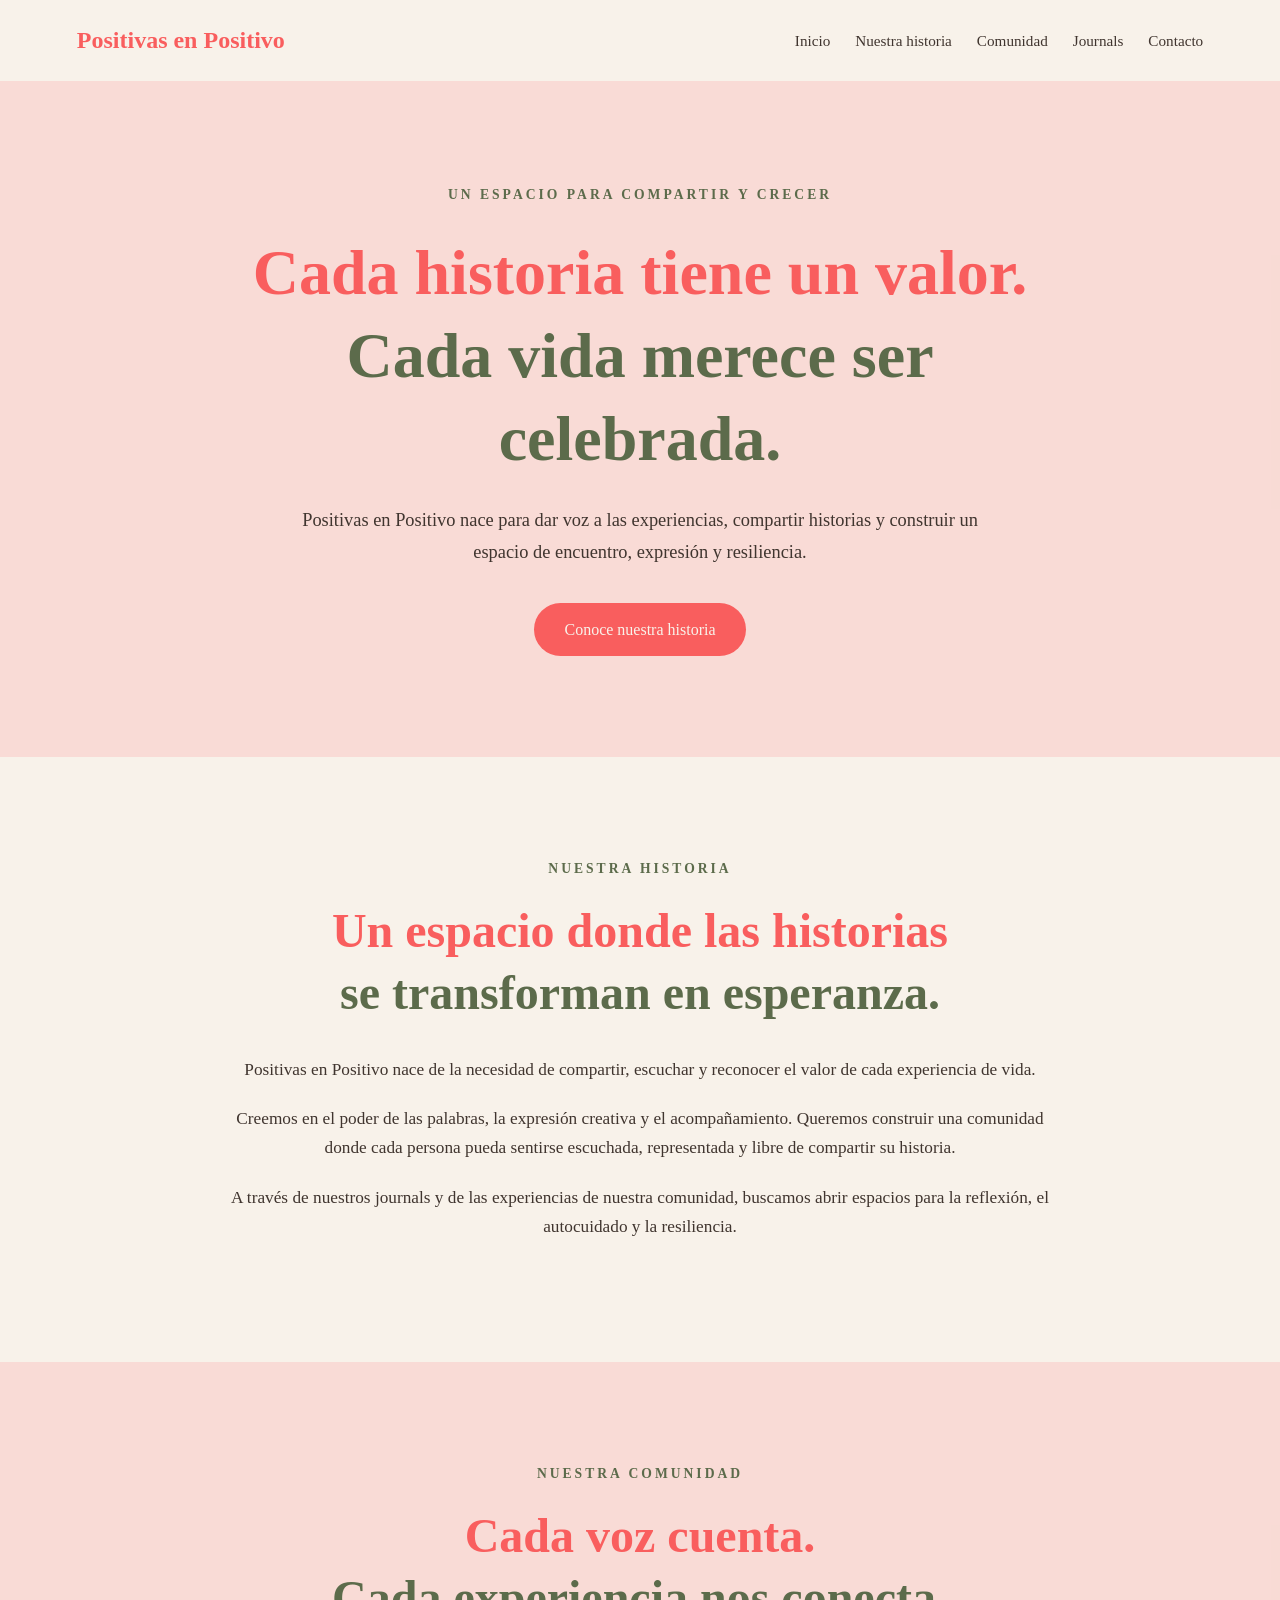
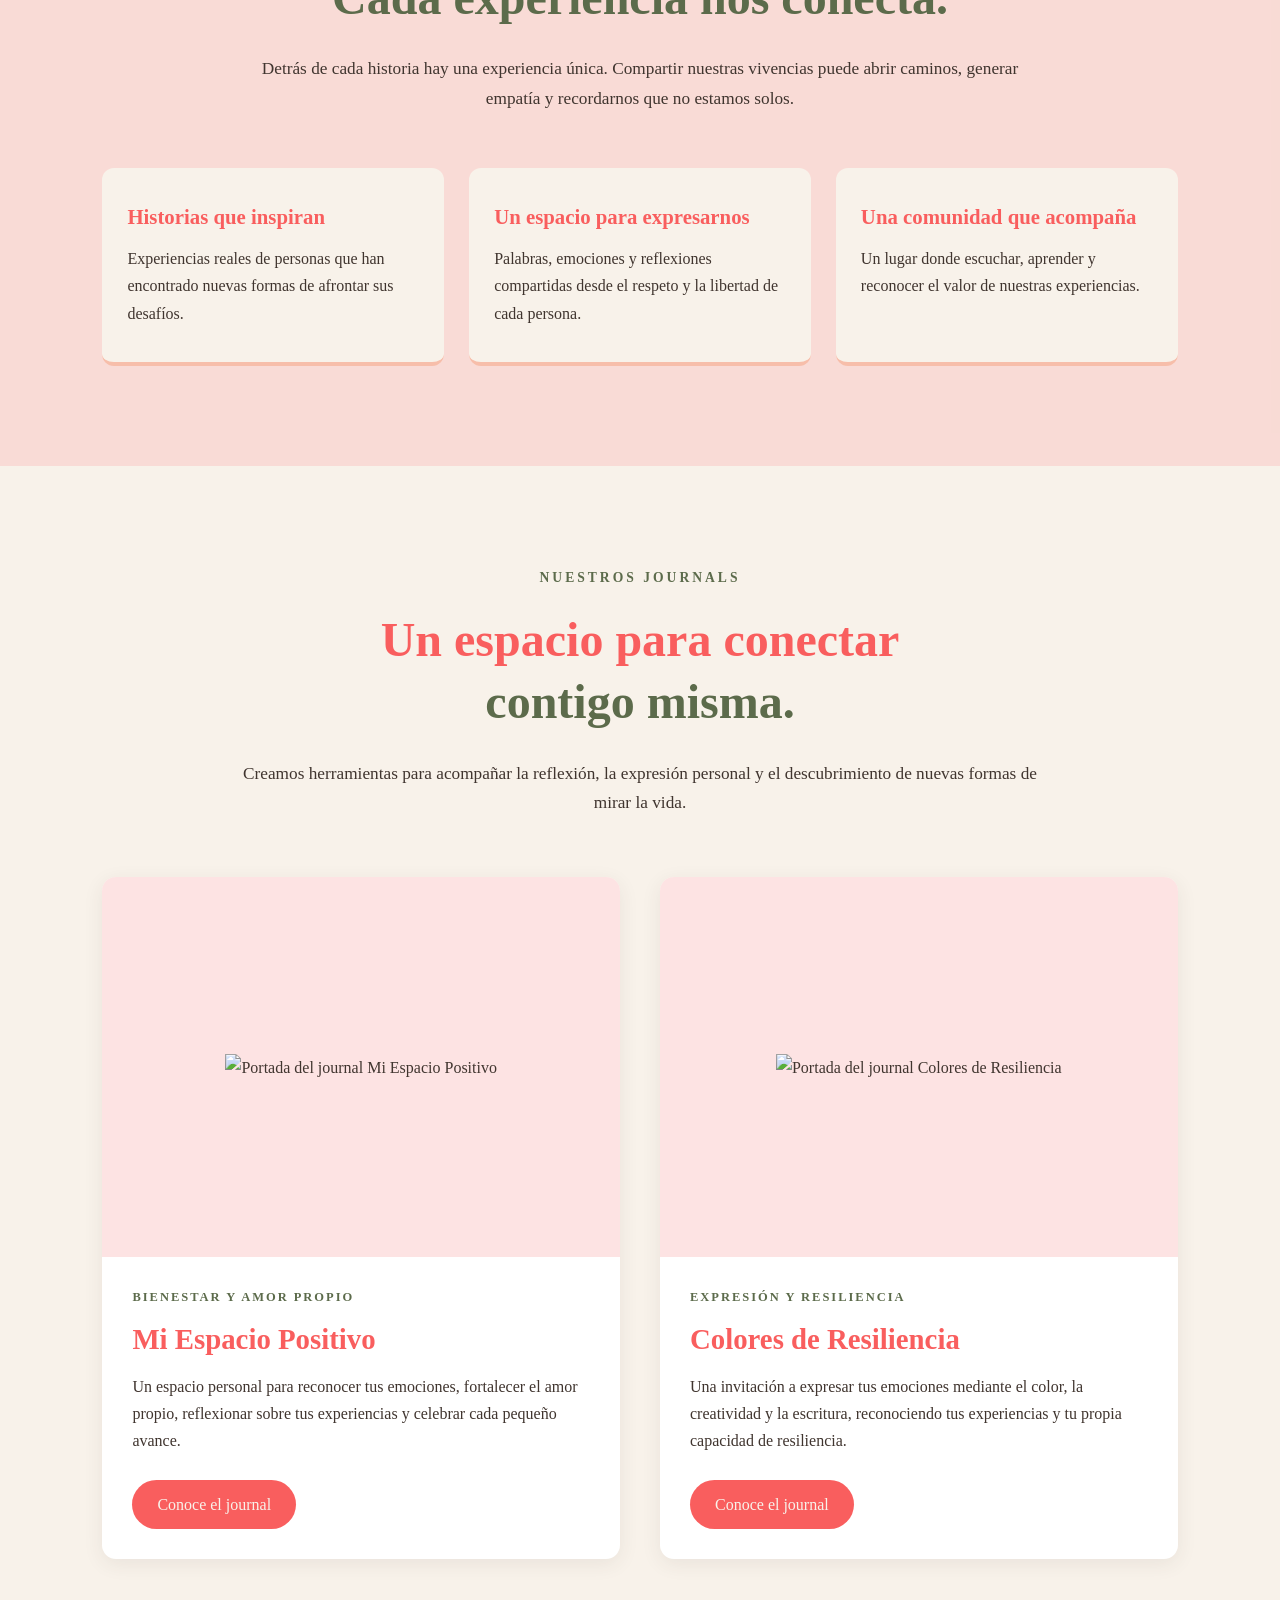
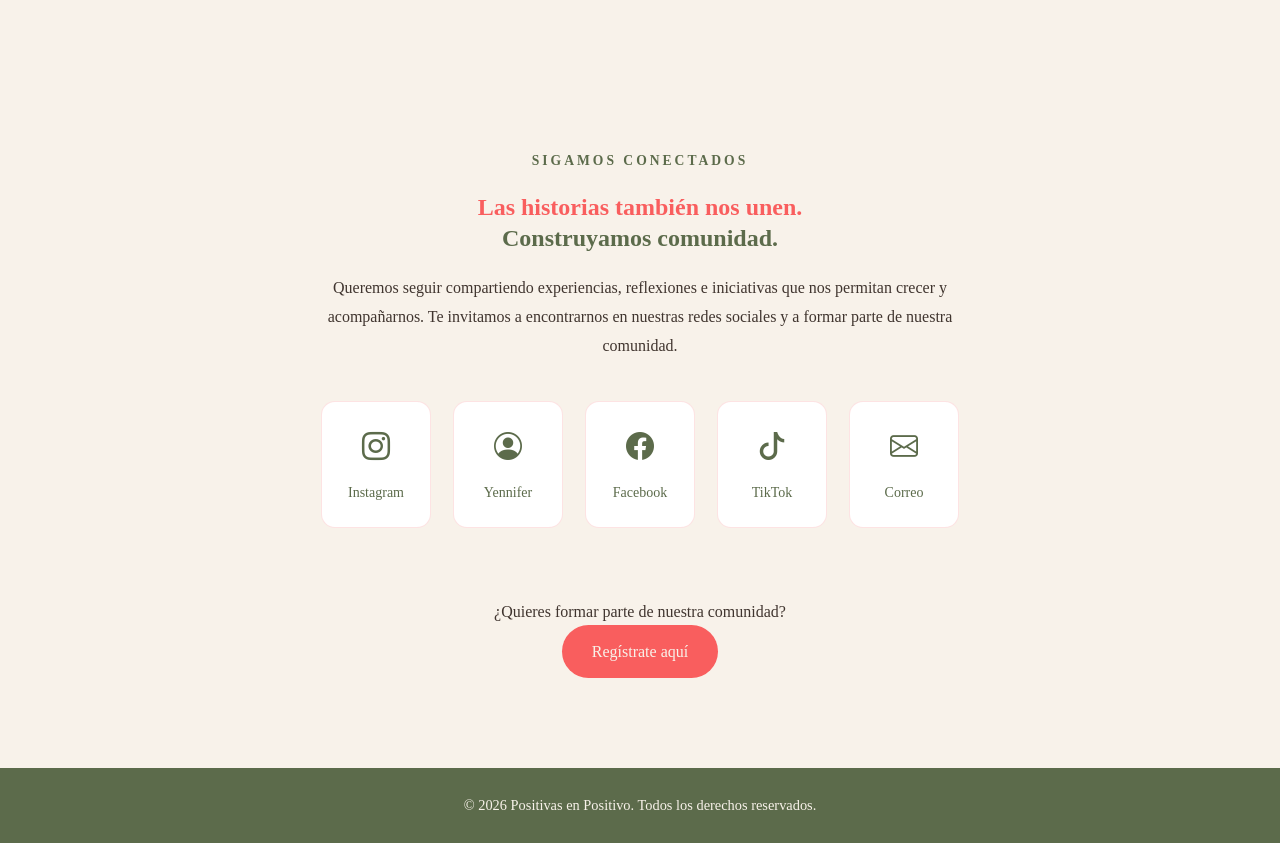
==== docs/index.html @ 91a63ea7 "Preparar landing estática para GitHub Pages" ====
<!DOCTYPE html>
<html lang="es">
<head>
    <meta charset="UTF-8">
    <meta name="viewport" content="width=device-width, initial-scale=1.0">

    <title>Positivas en Positivo | Un espacio para compartir</title>

    <meta name="description" content="Un espacio para compartir historias, experiencias y resiliencia.">

    <link rel="stylesheet"
        href="https://cdn.jsdelivr.net/npm/bootstrap-icons@1.11.3/font/bootstrap-icons.min.css">

    <link rel="stylesheet" href="css/styles.css">
</head>

<body>

    <header>
        <nav>
            <a href="#inicio" class="logo">
                Positivas en Positivo
            </a>

            <ul>
                <li><a href="#inicio">Inicio</a></li>
                <li><a href="#historia">Nuestra historia</a></li>
                <li><a href="#comunidad">Comunidad</a></li>
                <li><a href="#journals">Journals</a></li>
                <li><a href="#contacto">Contacto</a></li>
            </ul>
        </nav>
    </header>

    <main>

        <section id="inicio" class="hero">
            <div class="hero-contenido">

                <p class="hero-etiqueta">
                    UN ESPACIO PARA COMPARTIR Y CRECER
                </p>

                <h1>
                    Cada historia tiene un valor.
                    <span>Cada vida merece ser celebrada.</span>
                </h1>

                <p class="hero-descripcion">
                    Positivas en Positivo nace para dar voz a las experiencias,
                    compartir historias y construir un espacio de encuentro,
                    expresión y resiliencia.
                </p>

                <a href="#historia" class="boton-principal">
                    Conoce nuestra historia
                </a>

            </div>
        </section>


        <section id="historia" class="historia">
            <div class="historia-contenido">

                <p class="seccion-etiqueta">NUESTRA HISTORIA</p>

                <h2>
                    Un espacio donde las historias
                    <span>se transforman en esperanza.</span>
                </h2>

                <p>
                    Positivas en Positivo nace de la necesidad de compartir,
                    escuchar y reconocer el valor de cada experiencia de vida.
                </p>

                <p>
                    Creemos en el poder de las palabras, la expresión creativa
                    y el acompañamiento. Queremos construir una comunidad donde
                    cada persona pueda sentirse escuchada, representada y libre
                    de compartir su historia.
                </p>

                <p>
                    A través de nuestros journals y de las experiencias de
                    nuestra comunidad, buscamos abrir espacios para la reflexión,
                    el autocuidado y la resiliencia.
                </p>

            </div>
        </section>


        <section id="comunidad" class="comunidad">

            <div class="comunidad-encabezado">

                <p class="seccion-etiqueta">NUESTRA COMUNIDAD</p>

                <h2>
                    Cada voz cuenta.
                    <span>Cada experiencia nos conecta.</span>
                </h2>

                <p>
                    Detrás de cada historia hay una experiencia única.
                    Compartir nuestras vivencias puede abrir caminos,
                    generar empatía y recordarnos que no estamos solos.
                </p>

            </div>

            <div class="comunidad-tarjetas">

                <article class="tarjeta-comunidad">
                    <h3>Historias que inspiran</h3>
                    <p>
                        Experiencias reales de personas que han encontrado
                        nuevas formas de afrontar sus desafíos.
                    </p>
                </article>

                <article class="tarjeta-comunidad">
                    <h3>Un espacio para expresarnos</h3>
                    <p>
                        Palabras, emociones y reflexiones compartidas
                        desde el respeto y la libertad de cada persona.
                    </p>
                </article>

                <article class="tarjeta-comunidad">
                    <h3>Una comunidad que acompaña</h3>
                    <p>
                        Un lugar donde escuchar, aprender y reconocer
                        el valor de nuestras experiencias.
                    </p>
                </article>

            </div>
        </section>


        <section id="journals" class="journals">

            <div class="journals-encabezado">

                <p class="seccion-etiqueta">NUESTROS JOURNALS</p>

                <h2>
                    Un espacio para conectar
                    <span>contigo misma.</span>
                </h2>

                <p>
                    Creamos herramientas para acompañar la reflexión,
                    la expresión personal y el descubrimiento de nuevas
                    formas de mirar la vida.
                </p>

            </div>

            <div class="journals-contenedor">

                <article class="journal-card">

                    <div class="journal-imagen">
                        <img
                            src="images/mi_espacio_positivo/MiEspacioPositivo.png"
                            alt="Portada del journal Mi Espacio Positivo">
                    </div>

                    <div class="journal-info">

                        <p class="journal-categoria">
                            BIENESTAR Y AMOR PROPIO
                        </p>

                        <h3>Mi Espacio Positivo</h3>

                        <p>
                            Un espacio personal para reconocer tus emociones,
                            fortalecer el amor propio, reflexionar sobre tus
                            experiencias y celebrar cada pequeño avance.
                        </p>

                        <a href="https://www.amazon.com/dp/B0HGTLWBSY"
                           class="boton-journal"
                           target="_blank"
                           rel="noopener noreferrer">
                            Conoce el journal
                        </a>

                    </div>
                </article>


                <article class="journal-card">

                    <div class="journal-imagen">
                        <img
                            src="images/colores_resiliencia/ColoresDeResiliencia.png"
                            alt="Portada del journal Colores de Resiliencia">
                    </div>

                    <div class="journal-info">

                        <p class="journal-categoria">
                            EXPRESIÓN Y RESILIENCIA
                        </p>

                        <h3>Colores de Resiliencia</h3>

                        <p>
                            Una invitación a expresar tus emociones mediante
                            el color, la creatividad y la escritura, reconociendo
                            tus experiencias y tu propia capacidad de resiliencia.
                        </p>

                        <a href="https://www.amazon.com/dp/B0HPSRKBLY"
                           class="boton-journal"
                           target="_blank"
                           rel="noopener noreferrer">
                            Conoce el journal
                        </a>

                    </div>
                </article>

            </div>
        </section>


        <section id="contacto" class="contacto">

            <div class="contacto-contenido">

                <p class="seccion-etiqueta">SIGAMOS CONECTADOS</p>

                <h2>
                    Las historias también nos unen.
                    <span>Construyamos comunidad.</span>
                </h2>

                <p class="contacto-descripcion">
                    Queremos seguir compartiendo experiencias, reflexiones
                    e iniciativas que nos permitan crecer y acompañarnos.
                    Te invitamos a encontrarnos en nuestras redes sociales
                    y a formar parte de nuestra comunidad.
                </p>

                <div class="redes-sociales">

                    <a href="https://www.instagram.com/positivasenpositivo/"
                       target="_blank"
                       rel="noopener noreferrer"
                       class="enlace-red">
                        <i class="bi bi-instagram"></i>
                        <span>Instagram</span>
                    </a>

                    <a href="https://www.instagram.com/yennilhi/"
                       target="_blank"
                       rel="noopener noreferrer"
                       class="enlace-red">
                        <i class="bi bi-person-circle"></i>
                        <span>Yennifer</span>
                    </a>

                    <a href="https://www.facebook.com/yennifer.rivero"
                       target="_blank"
                       rel="noopener noreferrer"
                       class="enlace-red">
                        <i class="bi bi-facebook"></i>
                        <span>Facebook</span>
                    </a>

                    <a href="https://www.tiktok.com/@positivasenpositivo"
                       target="_blank"
                       rel="noopener noreferrer"
                       class="enlace-red">
                        <i class="bi bi-tiktok"></i>
                        <span>TikTok</span>
                    </a>

                    <a href="mailto:positivasenpositivo@gmail.com"
                       class="enlace-red">
                        <i class="bi bi-envelope"></i>
                        <span>Correo</span>
                    </a>

                </div>

                <div class="invitacion-comunidad">

                    <p>¿Quieres formar parte de nuestra comunidad?</p>

                    <a href="mailto:positivasenpositivo@gmail.com?subject=Quiero%20unirme%20a%20la%20comunidad"
                        class="boton-principal">
                        Regístrate aquí
                    </a>

                </div>

            </div>
        </section>

    </main>

    <footer>
        <p>© 2026 Positivas en Positivo. Todos los derechos reservados.</p>
    </footer>

</body>
</html>
---- docs/css/styles.css ----
/* =================================
    IDENTIDAD VISUAL
    Positivas en Positivo
================================= */

:root {
    --terracota: #f95e5e;
    --arcilla: #f7beaa;
    --beige: #f9b1b15c;
    --marfil: #F8F2EA;
    --oliva: #5c6b4b;
    --texto: #40352F;
}

/* CONFIGURACIÓN GENERAL */

* {
    margin: 0;
    padding: 0;
    box-sizing: border-box;
}

html {
    scroll-behavior: smooth;
}

body {
    font-family: Georgia, serif;
    background-color: var(--marfil);
    color: var(--texto);
    line-height: 1.7;
}

/* ENCABEZADO Y NAVEGACIÓN */

header {
    background-color: var(--marfil);
    padding: 20px 6%;
    border-bottom: 1px solid var(--beige);
}

nav {
    display: flex;
    justify-content: space-between;
    align-items: center;
    flex-wrap: wrap;
    gap: 20px;
}

.logo {
    color: var(--terracota);
    font-size: 1.5rem;
    font-weight: bold;
    text-decoration: none;
}

nav ul {
    display: flex;
    list-style: none;
    gap: 25px;
    flex-wrap: wrap;
}

nav ul a {
    color: var(--texto);
    text-decoration: none;
    font-size: 0.95rem;
}

nav ul a:hover {
    color: var(--terracota);
}

/* CONTENIDO PRINCIPAL */

main {
    min-height: 70vh;
}

section {
    padding: 80px 8%;
}

h1, h2, h3 {
    color: var(--terracota);
    line-height: 1.3;
}

h1 {
    font-size: 2.8rem;
    margin-bottom: 20px;
}

/* PIE DE PÁGINA */

footer {
    background-color: var(--oliva);
    color: var(--marfil);
    text-align: center;
    padding: 25px;
    font-size: 0.9rem;
}


/* =================================
    SECCIÓN DE BIENVENIDA
================================= */

.hero {
    min-height: 75vh;
    display: flex;
    align-items: center;
    justify-content: center;
    text-align: center;
    padding: 90px 10%;
    background-color: var(--beige);
}

.hero-contenido {
    max-width: 850px;
}

.hero-etiqueta {
    color: var(--oliva);
    font-size: 0.85rem;
    letter-spacing: 3px;
    margin-bottom: 25px;
    font-weight: bold;
}

.hero h1 {
    font-size: clamp(2.3rem, 5vw, 4rem);
    margin-bottom: 25px;
}

.hero h1 span {
    display: block;
    color: var(--oliva);
}

.hero-descripcion {
    max-width: 680px;
    margin: 0 auto 35px;
    font-size: 1.15rem;
}

.boton-principal {
    display: inline-block;
    background-color: var(--terracota);
    color: var(--marfil);
    padding: 13px 30px;
    border-radius: 30px;
    text-decoration: none;
    transition: background-color 0.3s ease;
}

.boton-principal:hover {
    background-color: var(--oliva);
}


/* =================================
    NUESTRA HISTORIA
================================= */

.historia {
    background-color: var(--marfil);
    text-align: center;
    padding: 100px 10%;
}

.historia-contenido {
    max-width: 850px;
    margin: 0 auto;
}

.seccion-etiqueta {
    color: var(--oliva);
    font-size: 0.85rem;
    font-weight: bold;
    letter-spacing: 3px;
    margin-bottom: 20px;
}

.historia h2 {
    font-size: clamp(2rem, 4vw, 3rem);
    margin-bottom: 30px;
}

.historia h2 span {
    display: block;
    color: var(--oliva);
}

.historia p:not(.seccion-etiqueta) {
    font-size: 1.08rem;
    margin-bottom: 20px;
}


/* =================================
    NUESTRA COMUNIDAD
================================= */

.comunidad {
    background-color: var(--beige);
    text-align: center;
    padding: 100px 8%;
}

.comunidad-encabezado {
    max-width: 800px;
    margin: 0 auto 55px;
}

.comunidad h2 {
    font-size: clamp(2rem, 4vw, 3rem);
    margin-bottom: 25px;
}

.comunidad h2 span {
    display: block;
    color: var(--oliva);
}

.comunidad-encabezado > p:last-child {
    font-size: 1.08rem;
}

.comunidad-tarjetas {
    display: grid;
    grid-template-columns: repeat(3, 1fr);
    gap: 25px;
    max-width: 1150px;
    margin: 0 auto;
}

.tarjeta-comunidad {
    background-color: var(--marfil);
    padding: 35px 25px;
    border-radius: 12px;
    text-align: left;
    border-bottom: 4px solid var(--arcilla);
}

.tarjeta-comunidad h3 {
    color: var(--terracota);
    font-size: 1.3rem;
    margin-bottom: 15px;
}

.tarjeta-comunidad p {
    font-size: 1rem;
}

/* ADAPTACIÓN A MÓVILES */

@media (max-width: 768px) {
    .comunidad-tarjetas {
        grid-template-columns: 1fr;
    }
}


/* =================================
    NUESTROS JOURNALS
================================= */

.journals {
    background-color: var(--marfil);
    padding: 100px 8%;
}

.journals-encabezado {
    text-align: center;
    max-width: 800px;
    margin: 0 auto 60px;
}

.journals h2 {
    font-size: clamp(2rem, 4vw, 3rem);
    margin-bottom: 25px;
}

.journals h2 span {
    display: block;
    color: var(--oliva);
}

.journals-encabezado > p:last-child {
    font-size: 1.08rem;
}

.journals-contenedor {
    display: grid;
    grid-template-columns: repeat(2, 1fr);
    gap: 40px;
    max-width: 1100px;
    margin: 0 auto;
}

.journal-card {
    background-color: white;
    border-radius: 14px;
    overflow: hidden;
    box-shadow: 0 5px 20px rgba(64, 53, 47, 0.08);
}

.journal-imagen {
    background-color: var(--beige);
    min-height: 380px;
    display: flex;
    justify-content: center;
    align-items: center;
    padding: 25px;
}

.journal-imagen img {
    max-width: 100%;
    max-height: 340px;
    object-fit: contain;
}

.journal-info {
    padding: 30px;
}

.journal-categoria {
    color: var(--oliva);
    font-size: 0.78rem;
    letter-spacing: 2px;
    font-weight: bold;
    margin-bottom: 12px;
}

.journal-info h3 {
    font-size: 1.8rem;
    margin-bottom: 15px;
}

.journal-info p:not(.journal-categoria) {
    margin-bottom: 25px;
}

.boton-journal {
    display: inline-block;
    background-color: var(--terracota);
    color: var(--marfil);
    padding: 11px 25px;
    border-radius: 25px;
    text-decoration: none;
}

.boton-journal:hover {
    background-color: var(--oliva);
}

/* ADAPTACIÓN A MÓVILES */

@media (max-width: 768px) {
    .journals-contenedor {
        grid-template-columns: 1fr;
    }
}


/* ==============================
    SECCIÓN DE CONTACTO
============================== */

.contacto {
    padding: 90px 8%;
    background-color: var(--marfil);
}

.contacto-contenido {
    max-width: 760px;
    margin: 0 auto;
    text-align: center;
}

.contacto h1,
.contacto h2 {
    color: var(--terracota);
    margin: 15px 0 20px;
}

.contacto h1 span,
.contacto h2 span {
    display: block;
    color: var(--oliva);
}

.contacto-descripcion {
    max-width: 650px;
    margin: 0 auto 35px;
    color: var(--texto);
    line-height: 1.8;
}

/* REDES SOCIALES */

.redes-sociales {
    display: flex;
    justify-content: center;
    align-items: center;
    flex-wrap: wrap;
    gap: 22px;
    margin: 40px 0;
}

.enlace-red {
    display: flex;
    flex-direction: column;
    align-items: center;
    justify-content: center;
    gap: 10px;
    min-width: 110px;
    padding: 22px 20px;
    color: var(--oliva);
    text-decoration: none;
    background-color: white;
    border: 1px solid var(--beige);
    border-radius: 14px;
    transition: all 0.3s ease;
}

.enlace-red i {
    font-size: 28px;
}

.enlace-red span {
    font-size: 14px;
}

.enlace-red:hover {
    color: var(--terracota);
    background-color: var(--beige);
    transform: translateY(-4px);
}

.invitacion-comunidad {
    margin-top: 45px;
    padding-top: 25px;
}

/* FORMULARIO DE COMUNIDAD */

.formulario-comunidad {
    display: flex;
    flex-direction: column;
    gap: 12px;
    max-width: 600px;
    margin: 35px auto;
    padding: 38px;
    background-color: white;
    border-radius: 16px;
    box-shadow: 0 8px 28px rgba(80, 55, 40, 0.08);
    text-align: left;
}

.formulario-comunidad label {
    color: var(--oliva);
    font-weight: 600;
}

.formulario-comunidad input:not([type="checkbox"]),
.formulario-comunidad textarea {
    width: 100%;
    padding: 14px;
    border: 1px solid #D9C8B9;
    border-radius: 9px;
    background-color: #FFFCF9;
    color: var(--texto);
    font-family: inherit;
    font-size: 15px;
}

.formulario-comunidad input:focus,
.formulario-comunidad textarea:focus {
    outline: none;
    border-color: var(--terracota);
    box-shadow: 0 0 0 3px rgba(249, 94, 94, 0.12);
}

.formulario-comunidad textarea {
    resize: vertical;
}

.formulario-comunidad .consentimiento {
    display: flex;
    align-items: flex-start;
    gap: 10px;
    margin: 15px 0;
    font-size: 13px;
    font-weight: 400;
    line-height: 1.6;
}

.consentimiento input {
    margin-top: 4px;
    accent-color: var(--terracota);
}

.formulario-comunidad .boton-principal {
    display: block;
    width: 100%;
    border: none;
    cursor: pointer;
    font-family: inherit;
    font-size: 1rem;
}

.mensaje-exito {
    color: #426B45;
    margin: 20px 0;
}

.mensaje-error {
    color: #A33D32;
    margin: 20px 0;
}

.volver-inicio {
    display: inline-block;
    margin-top: 20px;
    color: var(--terracota);
    text-decoration: none;
}

.volver-inicio:hover {
    color: var(--oliva);
}

/* ADAPTACIÓN A MÓVILES */

@media (max-width: 600px) {

    .contacto {
        padding: 65px 5%;
    }

    .contacto h1,
    .contacto h2 {
        font-size: 1.9rem;
    }

    .formulario-comunidad {
        padding: 25px 20px;
    }

    .redes-sociales {
        gap: 12px;
    }

    .enlace-red {
        min-width: 95px;
        padding: 16px 12px;
    }
}

@media (max-width: 600px) {

    nav {
        flex-direction: column;
        gap: 15px;
    }

    nav ul {
        justify-content: center;
        gap: 15px;
    }

    nav ul a {
        font-size: 0.85rem;
    }
}
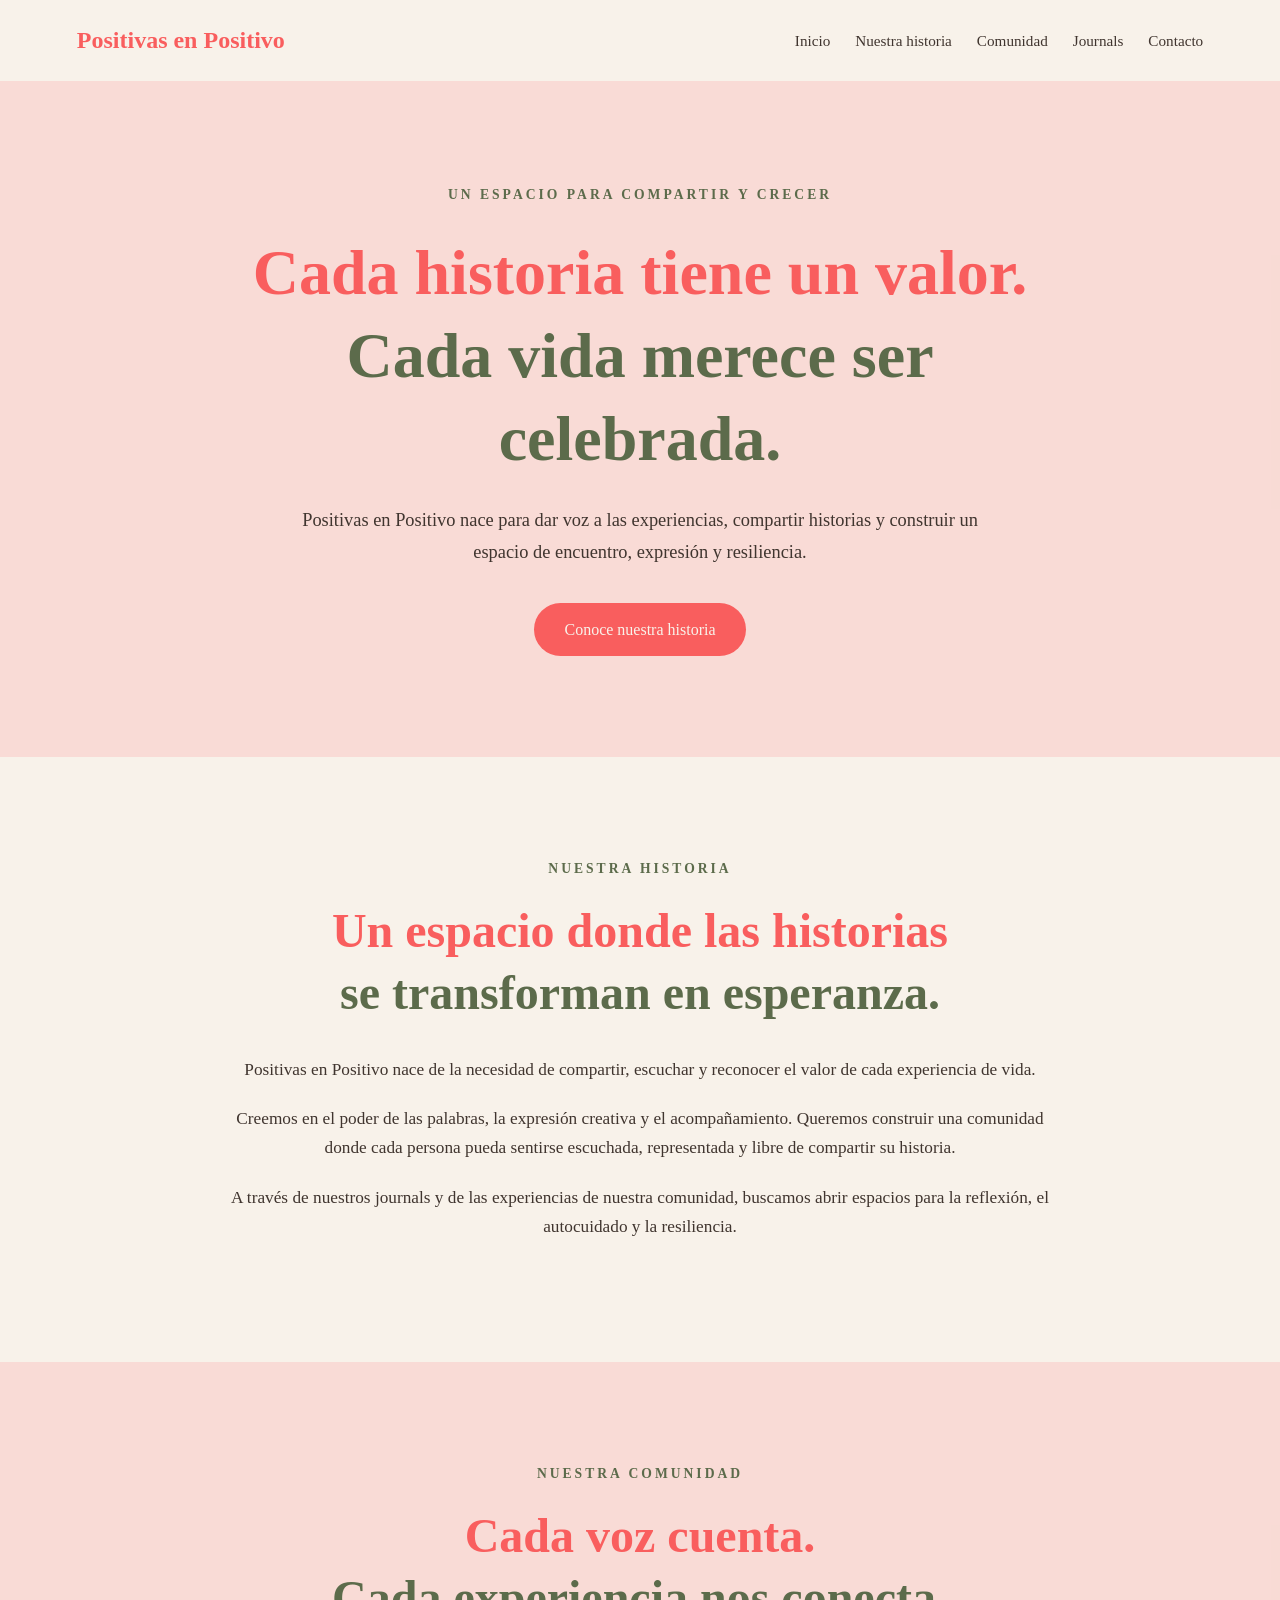
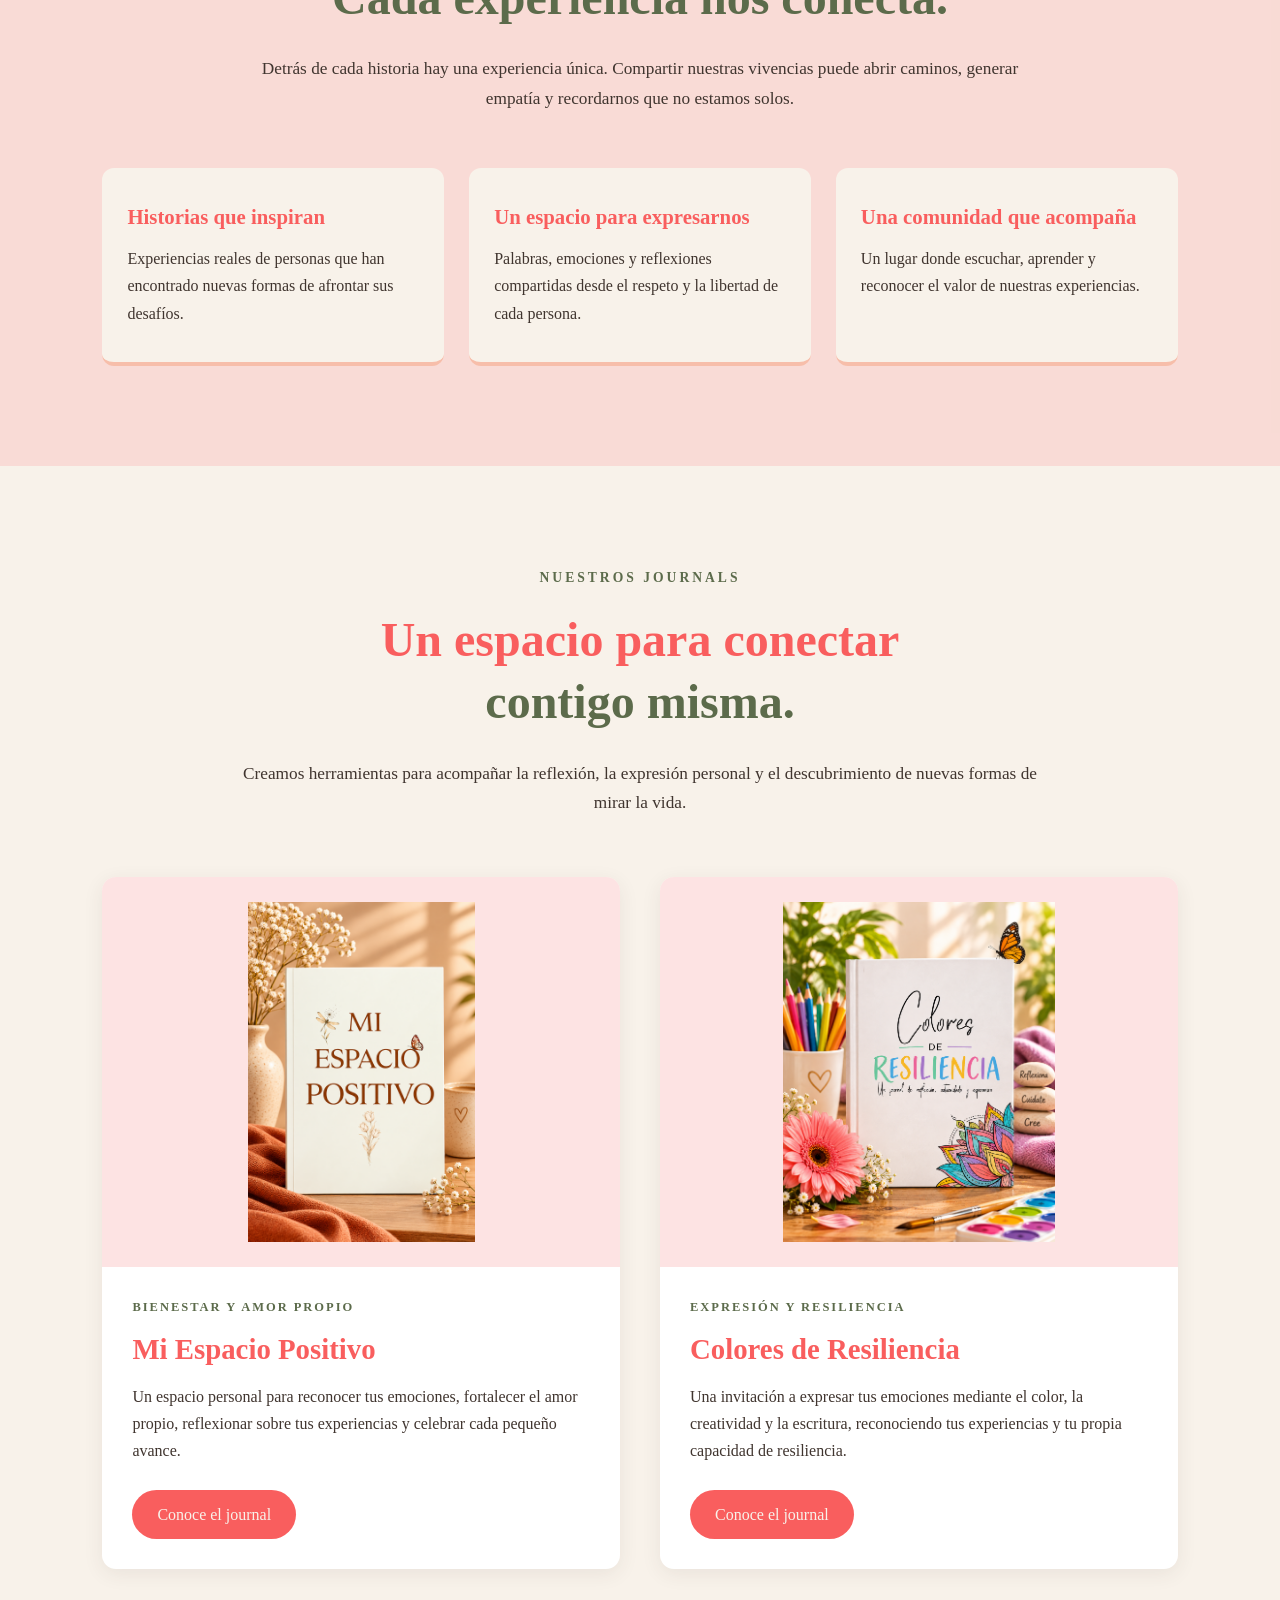
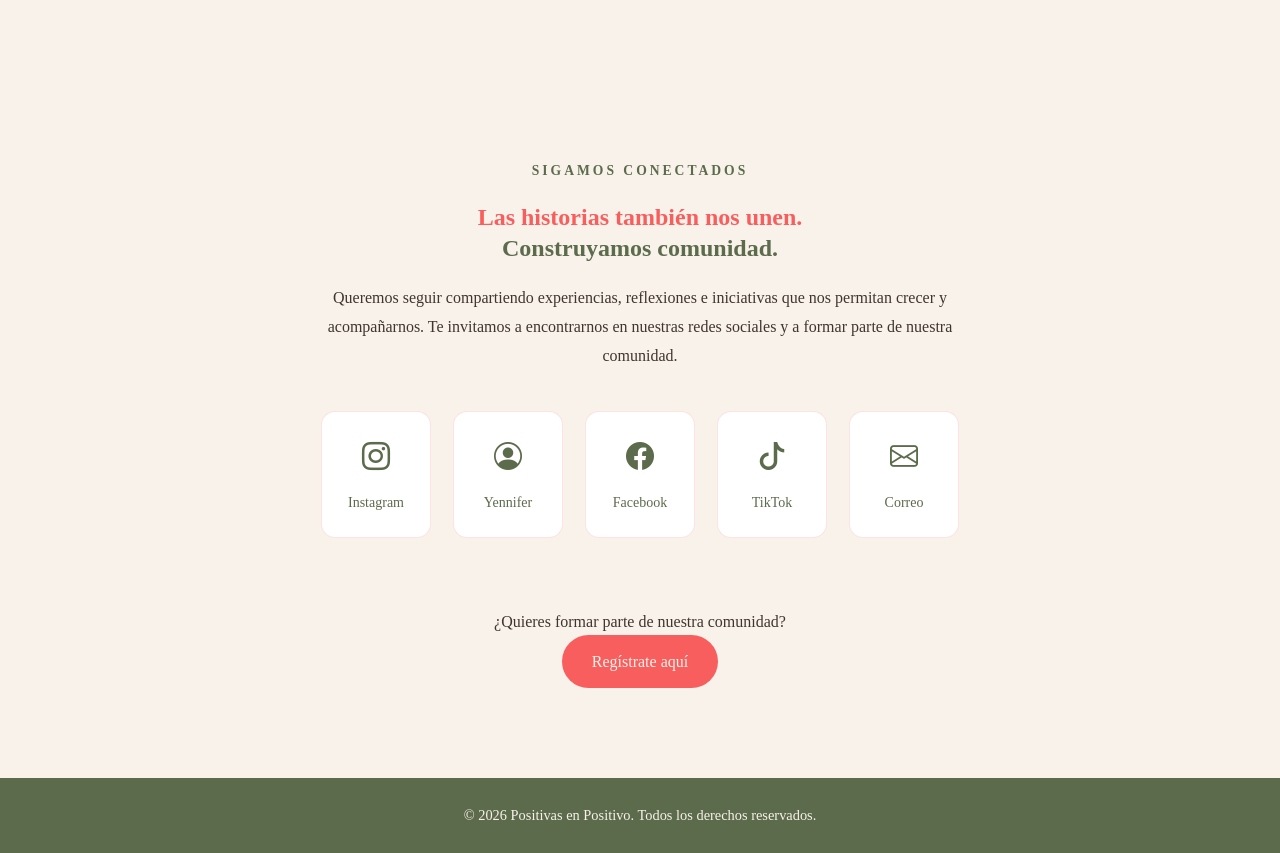
==== commit 712c13d4: "Corregir rutas de imágenes" ====
--- a/docs/index.html
+++ b/docs/index.html
@@ -167,7 +167,7 @@
 
                     <div class="journal-imagen">
                         <img
-                            src="images/mi_espacio_positivo/MiEspacioPositivo.png"
+                            src="imagenes/mi_espacio_positivo/MiEspacioPositivo.png"
                             alt="Portada del journal Mi Espacio Positivo">
                     </div>
 
@@ -186,9 +186,9 @@
                         </p>
 
                         <a href="https://www.amazon.com/dp/B0HGTLWBSY"
-                           class="boton-journal"
-                           target="_blank"
-                           rel="noopener noreferrer">
+                            class="boton-journal"
+                            target="_blank"
+                            rel="noopener noreferrer">
                             Conoce el journal
                         </a>
 
@@ -200,7 +200,8 @@
 
                     <div class="journal-imagen">
                         <img
-                            src="images/colores_resiliencia/ColoresDeResiliencia.png"
+                            
+                            src="imagenes/colores_resiliencia/ColoresDeResiliencia.png"
                             alt="Portada del journal Colores de Resiliencia">
                     </div>
 
@@ -219,9 +220,9 @@
                         </p>
 
                         <a href="https://www.amazon.com/dp/B0HPSRKBLY"
-                           class="boton-journal"
-                           target="_blank"
-                           rel="noopener noreferrer">
+                            class="boton-journal"
+                            target="_blank"
+                            rel="noopener noreferrer">
                             Conoce el journal
                         </a>
 
@@ -253,39 +254,39 @@
                 <div class="redes-sociales">
 
                     <a href="https://www.instagram.com/positivasenpositivo/"
-                       target="_blank"
-                       rel="noopener noreferrer"
-                       class="enlace-red">
+                        target="_blank"
+                        rel="noopener noreferrer"
+                        class="enlace-red">
                         <i class="bi bi-instagram"></i>
                         <span>Instagram</span>
                     </a>
 
                     <a href="https://www.instagram.com/yennilhi/"
-                       target="_blank"
-                       rel="noopener noreferrer"
-                       class="enlace-red">
+                        target="_blank"
+                        rel="noopener noreferrer"
+                        class="enlace-red">
                         <i class="bi bi-person-circle"></i>
                         <span>Yennifer</span>
                     </a>
 
                     <a href="https://www.facebook.com/yennifer.rivero"
-                       target="_blank"
-                       rel="noopener noreferrer"
-                       class="enlace-red">
-                        <i class="bi bi-facebook"></i>
+                        target="_blank"
+                        rel="noopener noreferrer"
+                        class="enlace-red">
+                    <i class="bi bi-facebook"></i>
                         <span>Facebook</span>
                     </a>
 
                     <a href="https://www.tiktok.com/@positivasenpositivo"
-                       target="_blank"
-                       rel="noopener noreferrer"
-                       class="enlace-red">
+                        target="_blank"
+                        rel="noopener noreferrer"
+                        class="enlace-red">
                         <i class="bi bi-tiktok"></i>
                         <span>TikTok</span>
                     </a>
 
                     <a href="mailto:positivasenpositivo@gmail.com"
-                       class="enlace-red">
+                        class="enlace-red">
                         <i class="bi bi-envelope"></i>
                         <span>Correo</span>
                     </a>
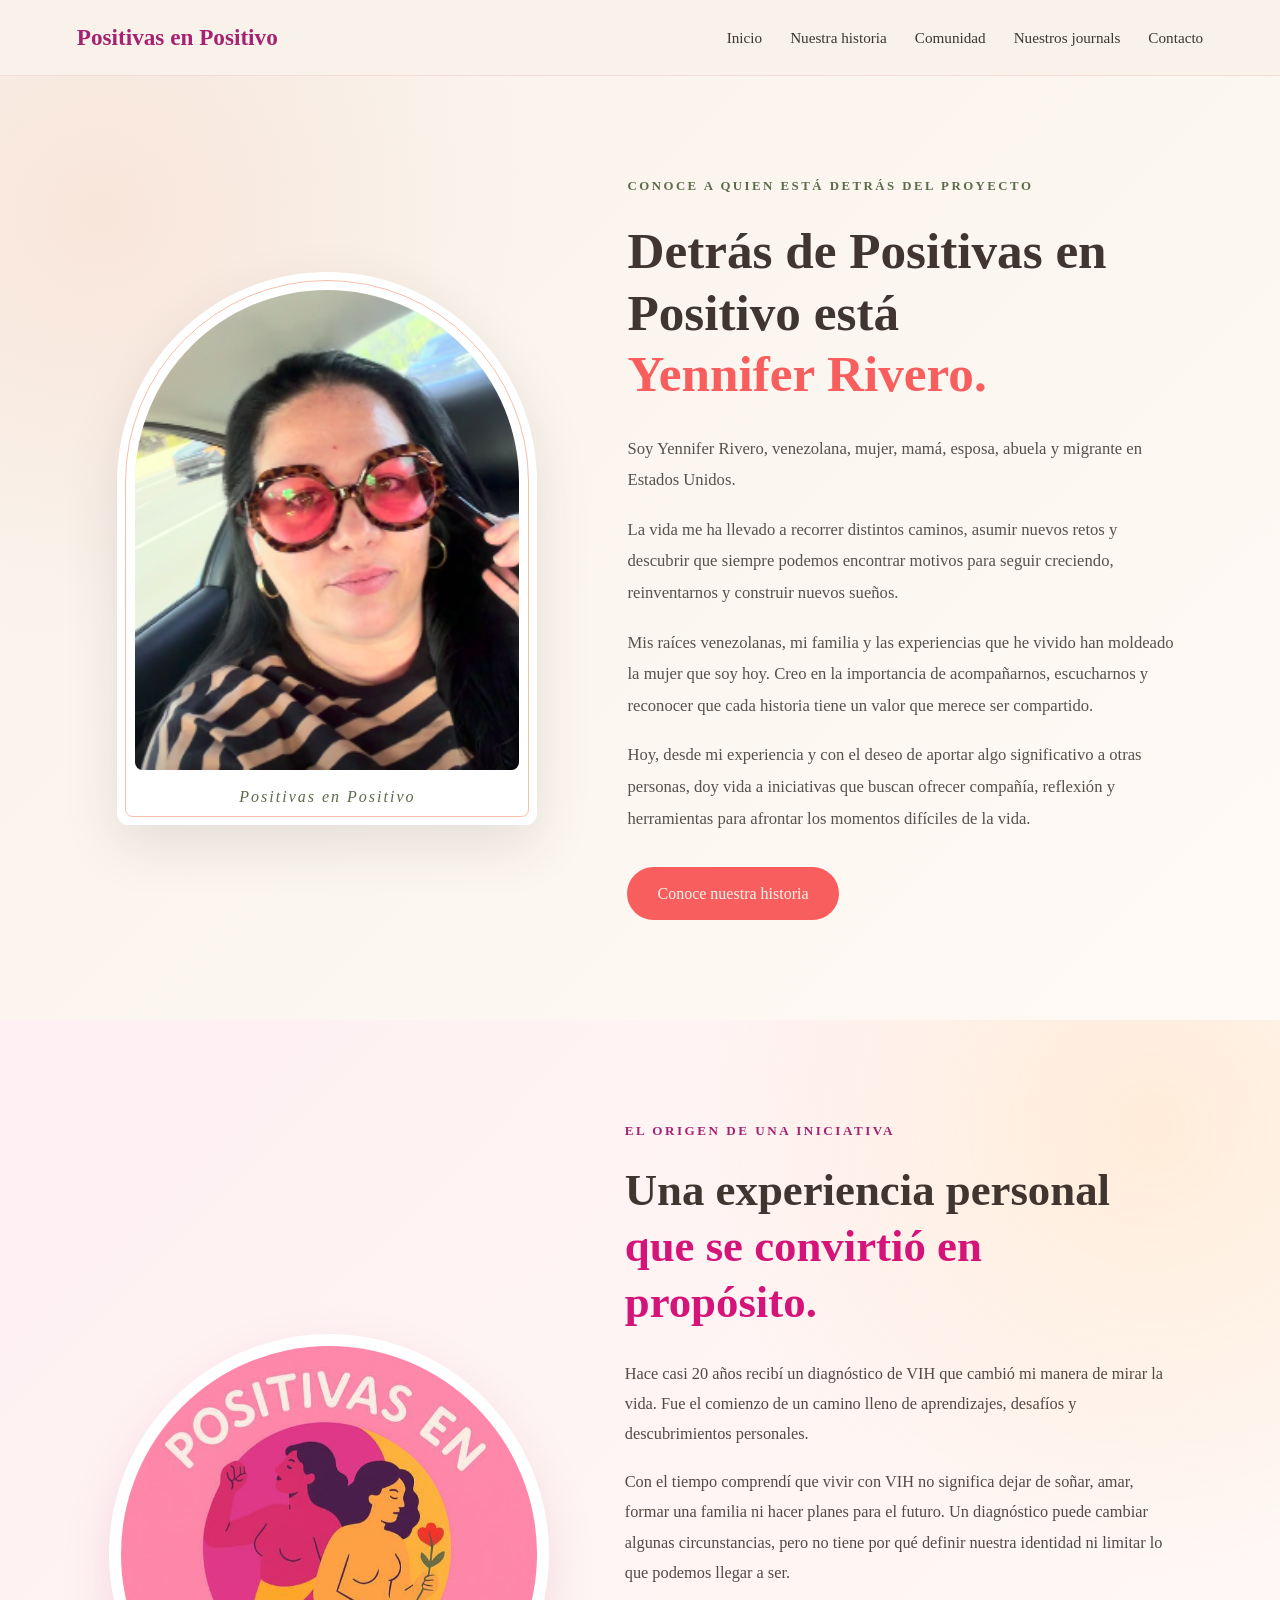
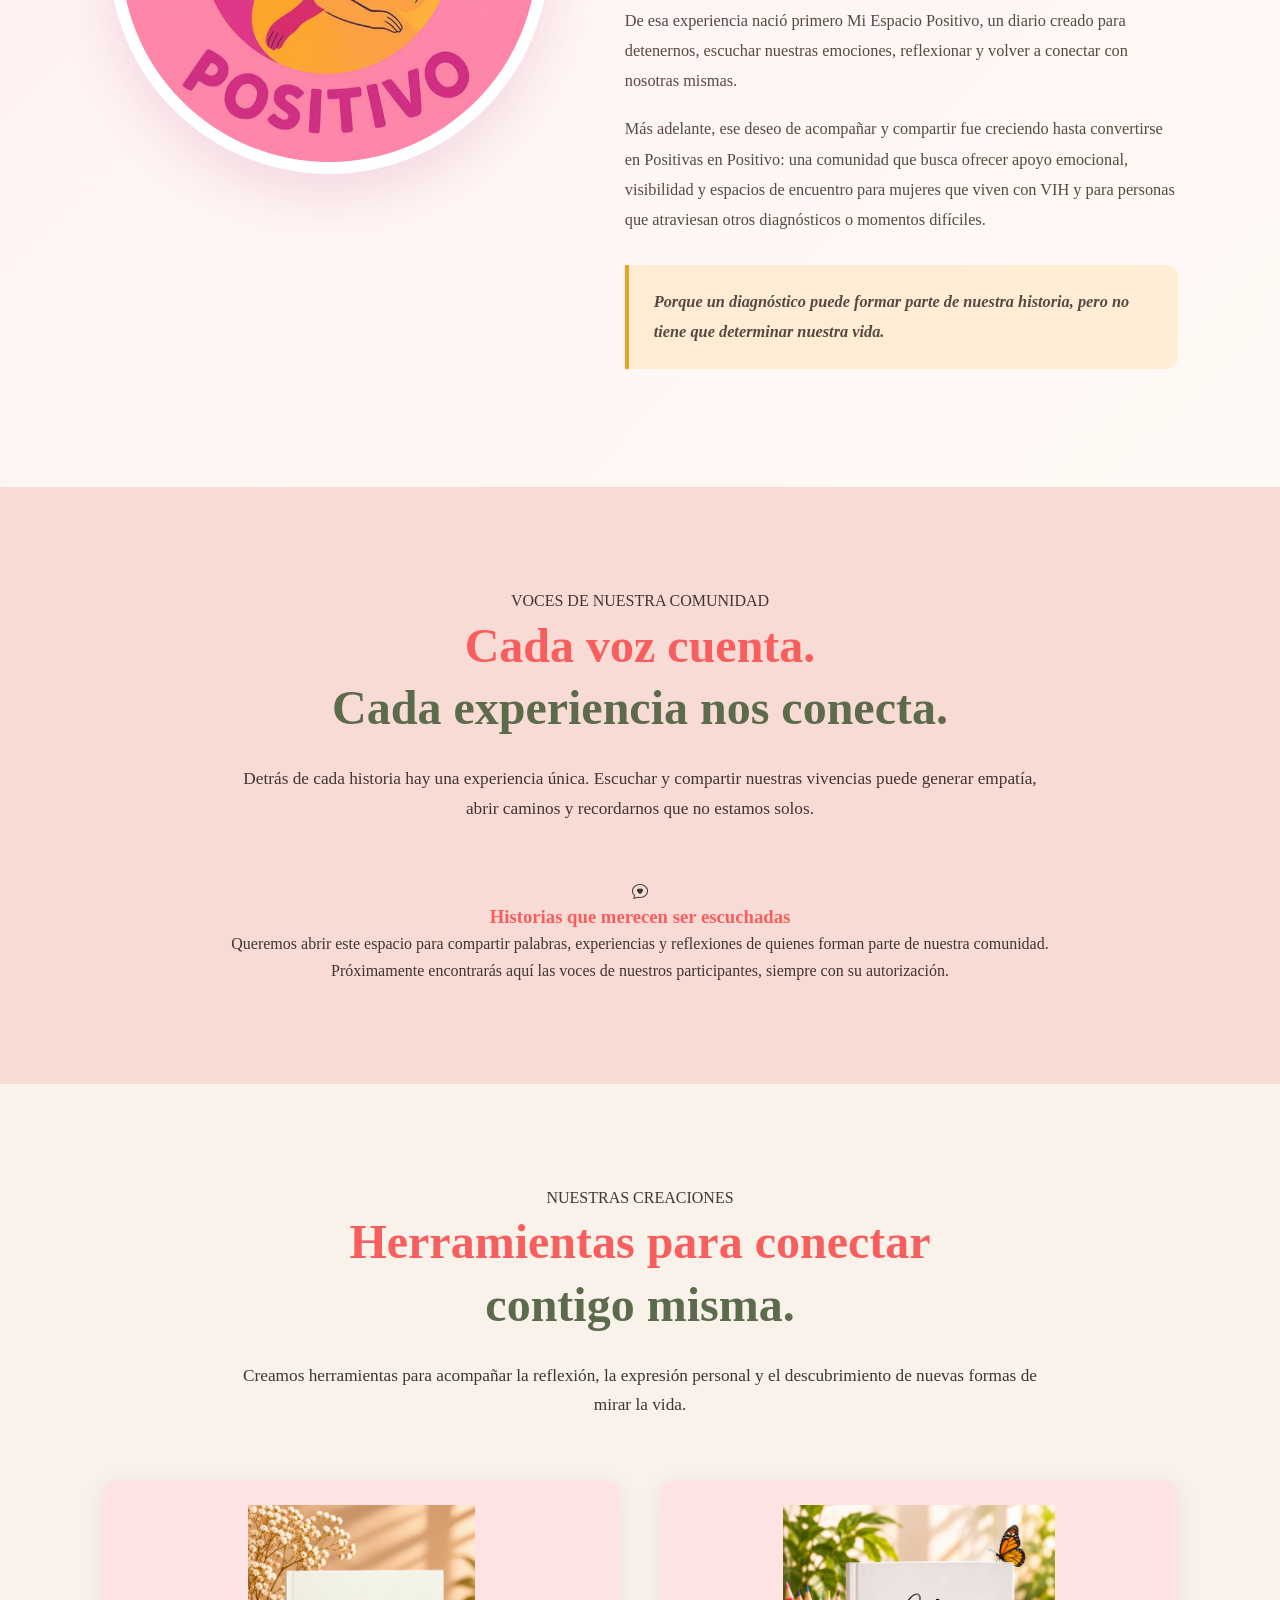
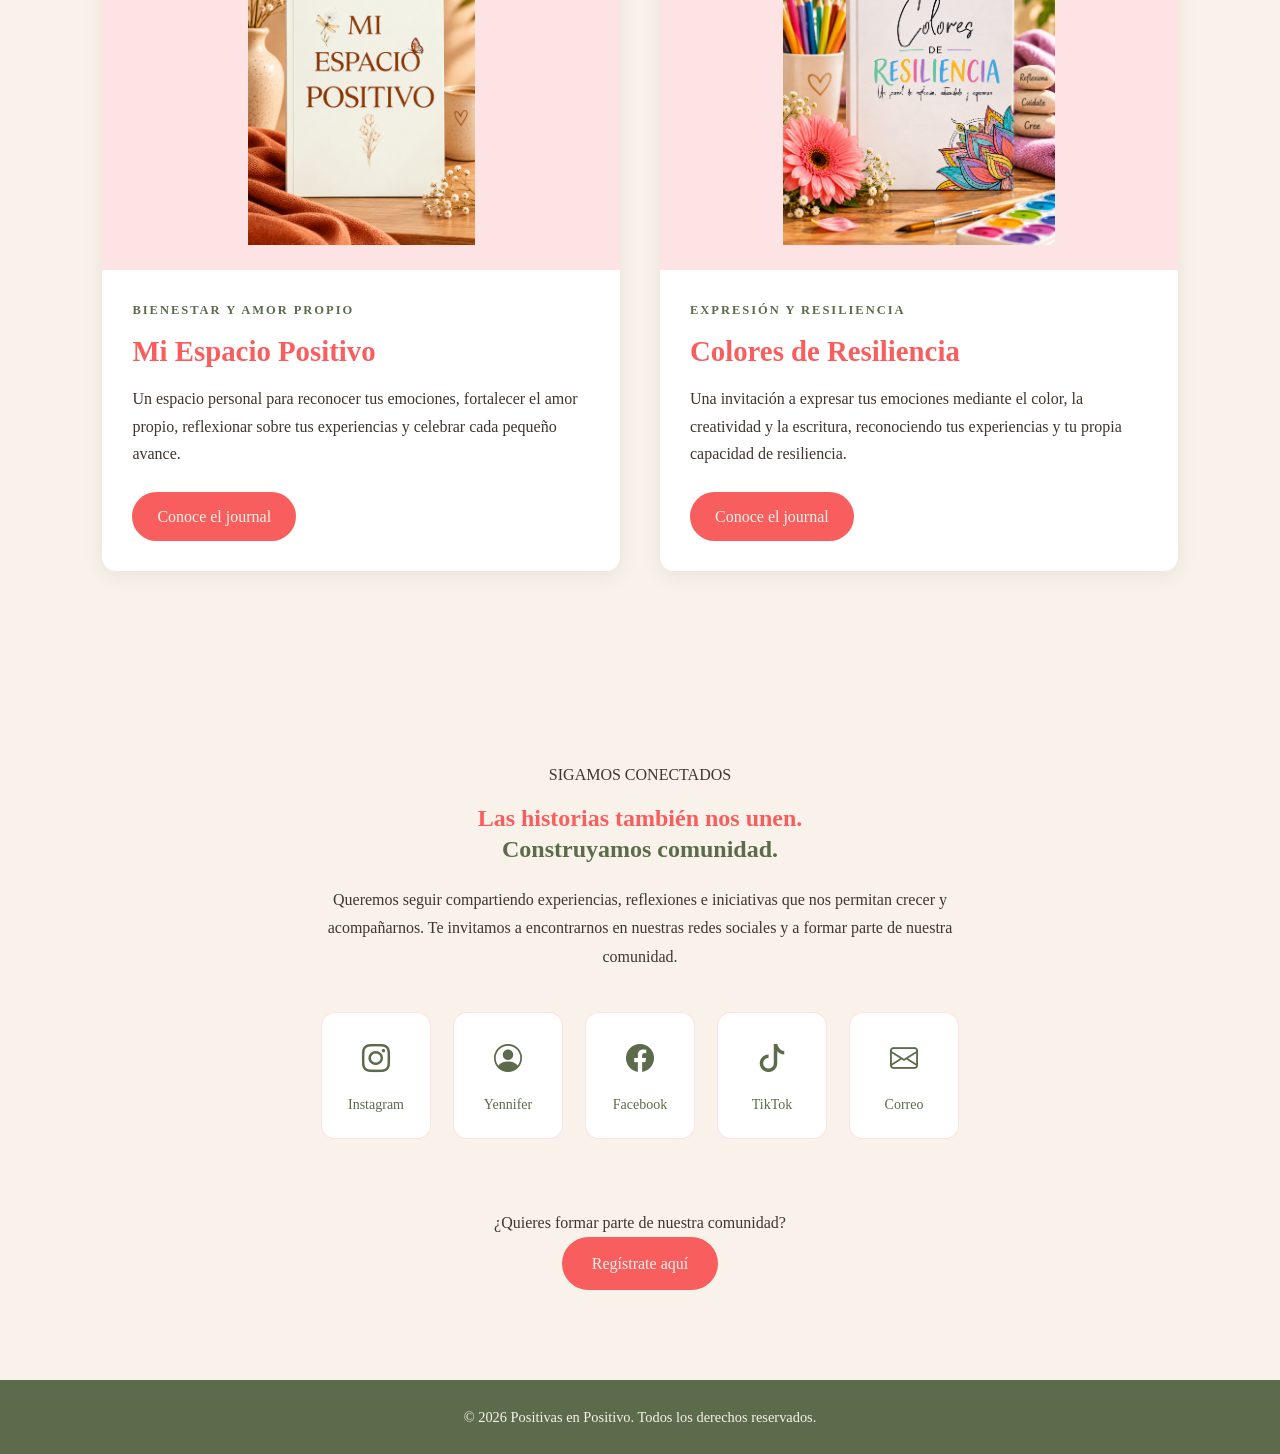
==== commit 8b74cf74: "Actualiza landing y version estatica" ====
--- a/docs/index.html
+++ b/docs/index.html
@@ -5,9 +5,9 @@
     <meta charset="UTF-8">
     <meta name="viewport" content="width=device-width, initial-scale=1.0">
 
-    <title>Positivas en Positivo | Un espacio para compartir</title>
-
-    <meta name="description" content="Un espacio para compartir historias, experiencias y resiliencia.">
+    <title>Positivas en Positivo | Historias que nos conectan</title>
+
+    <meta name="description" content="Positivas en Positivo: un espacio para compartir historias, experiencias, reflexión y resiliencia.">
 
     <link rel="stylesheet"
         href="https://cdn.jsdelivr.net/npm/bootstrap-icons@1.11.3/font/bootstrap-icons.min.css">
@@ -17,87 +17,185 @@
 
 <body>
 
-    <header>
-        <nav>
+    <!-- MENÚ PRINCIPAL -->
+
+    <header class="encabezado">
+        <nav class="menu-navegacion">
+
             <a href="#inicio" class="logo">
                 Positivas en Positivo
             </a>
 
-            <ul>
+            <button
+                class="menu-toggle"
+                type="button"
+                aria-label="Abrir menú"
+                aria-expanded="false"
+                aria-controls="menu-principal">
+                <i class="bi bi-list"></i>
+            </button>
+
+            <ul class="menu-lista" id="menu-principal">
                 <li><a href="#inicio">Inicio</a></li>
                 <li><a href="#historia">Nuestra historia</a></li>
                 <li><a href="#comunidad">Comunidad</a></li>
-                <li><a href="#journals">Journals</a></li>
+                <li><a href="#journals">Nuestros journals</a></li>
                 <li><a href="#contacto">Contacto</a></li>
             </ul>
+
         </nav>
     </header>
 
     <main>
 
-        <section id="inicio" class="hero">
-            <div class="hero-contenido">
-
-                <p class="hero-etiqueta">
-                    UN ESPACIO PARA COMPARTIR Y CRECER
-                </p>
-
-                <h1>
-                    Cada historia tiene un valor.
-                    <span>Cada vida merece ser celebrada.</span>
-                </h1>
-
-                <p class="hero-descripcion">
-                    Positivas en Positivo nace para dar voz a las experiencias,
-                    compartir historias y construir un espacio de encuentro,
-                    expresión y resiliencia.
-                </p>
-
-                <a href="#historia" class="boton-principal">
-                    Conoce nuestra historia
-                </a>
-
-            </div>
+        <!-- 1. PRESENTACIÓN DE YENNIFER -->
+
+        <section id="inicio" class="presentacion">
+
+            <div class="presentacion-contenedor">
+
+                <div class="presentacion-fotografia">
+                    <div class="marco-editorial">
+
+                        <div class="foto-yennifer">
+                            <img
+                                src="imagenes/yennifer/yennifer.png"
+                                alt="Yennifer Rivero, creadora de Positivas en Positivo">
+                        </div>
+
+                        <div class="foto-decoracion">
+                            Positivas en Positivo
+                        </div>
+
+                    </div>
+                </div>
+
+                <div class="presentacion-texto">
+
+                    <p class="seccion-etiqueta">
+                        CONOCE A QUIEN ESTÁ DETRÁS DEL PROYECTO
+                    </p>
+
+                    <h1>
+                        Detrás de Positivas en Positivo está
+                        <span>Yennifer Rivero.</span>
+                    </h1>
+
+                    <p>
+                        Soy Yennifer Rivero, venezolana, mujer, mamá,
+                        esposa, abuela y migrante en Estados Unidos.
+                    </p>
+
+                    <p>
+                        La vida me ha llevado a recorrer distintos caminos,
+                        asumir nuevos retos y descubrir que siempre podemos
+                        encontrar motivos para seguir creciendo, reinventarnos
+                        y construir nuevos sueños.
+                    </p>
+
+                    <p>
+                        Mis raíces venezolanas, mi familia y las experiencias
+                        que he vivido han moldeado la mujer que soy hoy.
+                        Creo en la importancia de acompañarnos, escucharnos
+                        y reconocer que cada historia tiene un valor que
+                        merece ser compartido.
+                    </p>
+
+                    <p>
+                        Hoy, desde mi experiencia y con el deseo de aportar
+                        algo significativo a otras personas, doy vida a
+                        iniciativas que buscan ofrecer compañía, reflexión
+                        y herramientas para afrontar los momentos difíciles
+                        de la vida.
+                    </p>
+
+                    <a href="#historia" class="boton-principal">
+                        Conoce nuestra historia
+                    </a>
+
+                </div>
+
+            </div>
+
         </section>
 
 
+        <!-- 2. HISTORIA Y NACIMIENTO DEL PROYECTO -->
+
         <section id="historia" class="historia">
-            <div class="historia-contenido">
-
-                <p class="seccion-etiqueta">NUESTRA HISTORIA</p>
-
-                <h2>
-                    Un espacio donde las historias
-                    <span>se transforman en esperanza.</span>
-                </h2>
-
-                <p>
-                    Positivas en Positivo nace de la necesidad de compartir,
-                    escuchar y reconocer el valor de cada experiencia de vida.
-                </p>
-
-                <p>
-                    Creemos en el poder de las palabras, la expresión creativa
-                    y el acompañamiento. Queremos construir una comunidad donde
-                    cada persona pueda sentirse escuchada, representada y libre
-                    de compartir su historia.
-                </p>
-
-                <p>
-                    A través de nuestros journals y de las experiencias de
-                    nuestra comunidad, buscamos abrir espacios para la reflexión,
-                    el autocuidado y la resiliencia.
-                </p>
-
-            </div>
+
+            <div class="historia-contenedor">
+
+                <div class="historia-imagen">
+                    <img
+                        src="imagenes/yennifer/positivas/logo_pp.png"
+                        alt="Ilustración de Positivas en Positivo, dos mujeres que representan la fuerza y el acompañamiento"
+                        loading="lazy">
+                </div>
+
+                <div class="historia-contenido">
+
+                    <p class="seccion-etiqueta">
+                        EL ORIGEN DE UNA INICIATIVA
+                    </p>
+
+                    <h2>
+                        Una experiencia personal
+                        <span>que se convirtió en propósito.</span>
+                    </h2>
+
+                    <p>
+                        Hace casi 20 años recibí un diagnóstico de VIH que
+                        cambió mi manera de mirar la vida. Fue el comienzo
+                        de un camino lleno de aprendizajes, desafíos y
+                        descubrimientos personales.
+                    </p>
+
+                    <p>
+                        Con el tiempo comprendí que vivir con VIH no significa
+                        dejar de soñar, amar, formar una familia ni hacer planes
+                        para el futuro. Un diagnóstico puede cambiar algunas
+                        circunstancias, pero no tiene por qué definir nuestra
+                        identidad ni limitar lo que podemos llegar a ser.
+                    </p>
+
+                    <p>
+                        De esa experiencia nació primero Mi Espacio Positivo,
+                        un diario creado para detenernos, escuchar nuestras
+                        emociones, reflexionar y volver a conectar con
+                        nosotras mismas.
+                    </p>
+
+                    <p>
+                        Más adelante, ese deseo de acompañar y compartir fue
+                        creciendo hasta convertirse en Positivas en Positivo:
+                        una comunidad que busca ofrecer apoyo emocional,
+                        visibilidad y espacios de encuentro para mujeres
+                        que viven con VIH y para personas que atraviesan
+                        otros diagnósticos o momentos difíciles.
+                    </p>
+
+                    <p class="historia-destacada">
+                        Porque un diagnóstico puede formar parte de nuestra
+                        historia, pero no tiene que determinar nuestra vida.
+                    </p>
+
+                </div>
+
+            </div>
+
         </section>
 
 
+        <!-- 3. VOCES DE LA COMUNIDAD -->
+
         <section id="comunidad" class="comunidad">
 
             <div class="comunidad-encabezado">
 
-                <p class="seccion-etiqueta">NUESTRA COMUNIDAD</p>
+                <p class="seccion-etiqueta">
+                    VOCES DE NUESTRA COMUNIDAD
+                </p>
 
                 <h2>
                     Cada voz cuenta.
@@ -106,50 +204,52 @@
 
                 <p>
                     Detrás de cada historia hay una experiencia única.
-                    Compartir nuestras vivencias puede abrir caminos,
-                    generar empatía y recordarnos que no estamos solos.
-                </p>
-
-            </div>
-
-            <div class="comunidad-tarjetas">
-
-                <article class="tarjeta-comunidad">
-                    <h3>Historias que inspiran</h3>
-                    <p>
-                        Experiencias reales de personas que han encontrado
-                        nuevas formas de afrontar sus desafíos.
-                    </p>
+                    Escuchar y compartir nuestras vivencias puede generar
+                    empatía, abrir caminos y recordarnos que no estamos solos.
+                </p>
+
+            </div>
+
+            <div class="voces-contenedor">
+
+                <article class="voz-intro">
+
+                    <span class="voz-icono">
+                        <i class="bi bi-chat-heart"></i>
+                    </span>
+
+                    <h3>Historias que merecen ser escuchadas</h3>
+
+                    <p>
+                        Queremos abrir este espacio para compartir palabras,
+                        experiencias y reflexiones de quienes forman parte
+                        de nuestra comunidad.
+                    </p>
+
+                    <p class="voz-nota">
+                        Próximamente encontrarás aquí las voces de nuestros
+                        participantes, siempre con su autorización.
+                    </p>
+
                 </article>
 
-                <article class="tarjeta-comunidad">
-                    <h3>Un espacio para expresarnos</h3>
-                    <p>
-                        Palabras, emociones y reflexiones compartidas
-                        desde el respeto y la libertad de cada persona.
-                    </p>
-                </article>
-
-                <article class="tarjeta-comunidad">
-                    <h3>Una comunidad que acompaña</h3>
-                    <p>
-                        Un lugar donde escuchar, aprender y reconocer
-                        el valor de nuestras experiencias.
-                    </p>
-                </article>
-
-            </div>
+            </div>
+
         </section>
 
 
+        <!-- 4. NUESTROS JOURNALS -->
+
         <section id="journals" class="journals">
 
             <div class="journals-encabezado">
 
-                <p class="seccion-etiqueta">NUESTROS JOURNALS</p>
+                <p class="seccion-etiqueta">
+                    NUESTRAS CREACIONES
+                </p>
 
                 <h2>
-                    Un espacio para conectar
+                    Herramientas para conectar
                     <span>contigo misma.</span>
                 </h2>
 
@@ -168,7 +268,8 @@
                     <div class="journal-imagen">
                         <img
                             src="imagenes/mi_espacio_positivo/MiEspacioPositivo.png"
-                            alt="Portada del journal Mi Espacio Positivo">
+                            alt="Portada del journal Mi Espacio Positivo"
+                            loading="lazy">
                     </div>
 
                     <div class="journal-info">
@@ -185,7 +286,8 @@
                             experiencias y celebrar cada pequeño avance.
                         </p>
 
-                        <a href="https://www.amazon.com/dp/B0HGTLWBSY"
+                        <a
+                            href="https://www.amazon.com/dp/B0HGTLWBSY"
                             class="boton-journal"
                             target="_blank"
                             rel="noopener noreferrer">
@@ -193,6 +295,7 @@
                         </a>
 
                     </div>
+
                 </article>
 
 
@@ -200,9 +303,9 @@
 
                     <div class="journal-imagen">
                         <img
-                            
                             src="imagenes/colores_resiliencia/ColoresDeResiliencia.png"
-                            alt="Portada del journal Colores de Resiliencia">
+                            alt="Portada del journal Colores de Resiliencia"
+                            loading="lazy">
                     </div>
 
                     <div class="journal-info">
@@ -219,7 +322,8 @@
                             tus experiencias y tu propia capacidad de resiliencia.
                         </p>
 
-                        <a href="https://www.amazon.com/dp/B0HPSRKBLY"
+                        <a
+                            href="https://www.amazon.com/dp/B0HPSRKBLY"
                             class="boton-journal"
                             target="_blank"
                             rel="noopener noreferrer">
@@ -227,17 +331,23 @@
                         </a>
 
                     </div>
+
                 </article>
 
             </div>
+
         </section>
 
 
+        <!-- 5. CONTACTO Y PARTICIPACIÓN -->
+
         <section id="contacto" class="contacto">
 
             <div class="contacto-contenido">
 
-                <p class="seccion-etiqueta">SIGAMOS CONECTADOS</p>
+                <p class="seccion-etiqueta">
+                    SIGAMOS CONECTADOS
+                </p>
 
                 <h2>
                     Las historias también nos unen.
@@ -253,7 +363,8 @@
 
                 <div class="redes-sociales">
 
-                    <a href="https://www.instagram.com/positivasenpositivo/"
+                    <a
+                        href="https://www.instagram.com/positivasenpositivo/"
                         target="_blank"
                         rel="noopener noreferrer"
                         class="enlace-red">
@@ -261,7 +372,8 @@
                         <span>Instagram</span>
                     </a>
 
-                    <a href="https://www.instagram.com/yennilhi/"
+                    <a
+                        href="https://www.instagram.com/yennilhi/"
                         target="_blank"
                         rel="noopener noreferrer"
                         class="enlace-red">
@@ -269,15 +381,17 @@
                         <span>Yennifer</span>
                     </a>
 
-                    <a href="https://www.facebook.com/yennifer.rivero"
+                    <a
+                        href="https://www.facebook.com/yennifer.rivero"
                         target="_blank"
                         rel="noopener noreferrer"
                         class="enlace-red">
-                    <i class="bi bi-facebook"></i>
+                        <i class="bi bi-facebook"></i>
                         <span>Facebook</span>
                     </a>
 
-                    <a href="https://www.tiktok.com/@positivasenpositivo"
+                    <a
+                        href="https://www.tiktok.com/@positivasenpositivo"
                         target="_blank"
                         rel="noopener noreferrer"
                         class="enlace-red">
@@ -285,7 +399,8 @@
                         <span>TikTok</span>
                     </a>
 
-                    <a href="mailto:positivasenpositivo@gmail.com"
+                    <a
+                        href="mailto:positivasenpositivo@gmail.com"
                         class="enlace-red">
                         <i class="bi bi-envelope"></i>
                         <span>Correo</span>
@@ -295,16 +410,18 @@
 
                 <div class="invitacion-comunidad">
 
-                    <p>¿Quieres formar parte de nuestra comunidad?</p>
-
-                    <a href="mailto:positivasenpositivo@gmail.com?subject=Quiero%20unirme%20a%20la%20comunidad"
-                        class="boton-principal">
+                    <p>
+                        ¿Quieres formar parte de nuestra comunidad?
+                    </p>
+
+                    <a href="comunidad.html" class="boton-principal">
                         Regístrate aquí
                     </a>
 
                 </div>
 
             </div>
+
         </section>
 
     </main>
@@ -313,5 +430,38 @@
         <p>© 2026 Positivas en Positivo. Todos los derechos reservados.</p>
     </footer>
 
+
+    <!-- MENÚ RESPONSIVE -->
+
+    <script>
+        const menuToggle = document.querySelector('.menu-toggle');
+        const menuLista = document.querySelector('.menu-lista');
+
+        if (menuToggle && menuLista) {
+            menuToggle.addEventListener('click', () => {
+                const abierto = menuLista.classList.toggle('activo');
+
+                menuToggle.setAttribute('aria-expanded', abierto);
+                menuToggle.setAttribute(
+                    'aria-label',
+                    abierto ? 'Cerrar menú' : 'Abrir menú'
+                );
+
+                menuToggle.innerHTML = abierto
+                    ? '<i class="bi bi-x-lg"></i>'
+                    : '<i class="bi bi-list"></i>';
+            });
+
+            menuLista.querySelectorAll('a').forEach(enlace => {
+                enlace.addEventListener('click', () => {
+                    menuLista.classList.remove('activo');
+                    menuToggle.setAttribute('aria-expanded', 'false');
+                    menuToggle.setAttribute('aria-label', 'Abrir menú');
+                    menuToggle.innerHTML = '<i class="bi bi-list"></i>';
+                });
+            });
+        }
+    </script>
+
 </body>
 </html>
--- a/docs/css/styles.css
+++ b/docs/css/styles.css
@@ -34,42 +34,67 @@
 
 /* ENCABEZADO Y NAVEGACIÓN */
 
-header {
+
+/* =================================
+   MENÚ PRINCIPAL
+================================= */
+
+.encabezado {
     background-color: var(--marfil);
-    padding: 20px 6%;
+    padding: 18px 6%;
     border-bottom: 1px solid var(--beige);
-}
-
-nav {
+    position: relative;
+    z-index: 100;
+}
+
+.menu-navegacion {
     display: flex;
     justify-content: space-between;
     align-items: center;
-    flex-wrap: wrap;
-    gap: 20px;
+    max-width: 1400px;
+    margin: 0 auto;
+    gap: 25px;
 }
 
 .logo {
-    color: var(--terracota);
-    font-size: 1.5rem;
-    font-weight: bold;
+    color: #a52370;
+    font-size: 1.45rem;
+    font-weight: 700;
     text-decoration: none;
-}
-
-nav ul {
+    white-space: nowrap;
+}
+
+.menu-lista {
     display: flex;
+    align-items: center;
     list-style: none;
-    gap: 25px;
-    flex-wrap: wrap;
-}
-
-nav ul a {
+    gap: 28px;
+    margin: 0;
+    padding: 0;
+}
+
+.menu-lista a {
     color: var(--texto);
     text-decoration: none;
     font-size: 0.95rem;
-}
-
-nav ul a:hover {
-    color: var(--terracota);
+    font-weight: 500;
+    transition: color 0.3s ease;
+}
+
+.menu-lista a:hover {
+    color: #a52370;
+}
+
+/* BOTÓN PARA MÓVILES */
+
+.menu-toggle {
+    display: none;
+    background: none;
+    border: none;
+    color: #a52370;
+    font-size: 1.8rem;
+    cursor: pointer;
+    padding: 5px;
 }
 
 /* CONTENIDO PRINCIPAL */
@@ -158,46 +183,6 @@
 .boton-principal:hover {
     background-color: var(--oliva);
 }
-
-
-/* =================================
-    NUESTRA HISTORIA
-================================= */
-
-.historia {
-    background-color: var(--marfil);
-    text-align: center;
-    padding: 100px 10%;
-}
-
-.historia-contenido {
-    max-width: 850px;
-    margin: 0 auto;
-}
-
-.seccion-etiqueta {
-    color: var(--oliva);
-    font-size: 0.85rem;
-    font-weight: bold;
-    letter-spacing: 3px;
-    margin-bottom: 20px;
-}
-
-.historia h2 {
-    font-size: clamp(2rem, 4vw, 3rem);
-    margin-bottom: 30px;
-}
-
-.historia h2 span {
-    display: block;
-    color: var(--oliva);
-}
-
-.historia p:not(.seccion-etiqueta) {
-    font-size: 1.08rem;
-    margin-bottom: 20px;
-}
-
 
 /* =================================
     NUESTRA COMUNIDAD
@@ -577,3 +562,364 @@
     }
 }
 
+
+/* =================================
+   MENÚ RESPONSIVE
+================================= */
+
+@media (max-width: 850px) {
+
+    .menu-navegacion {
+        flex-wrap: wrap;
+    }
+
+    .menu-toggle {
+        display: block;
+    }
+
+    .menu-lista {
+        display: none;
+        flex-direction: column;
+        align-items: flex-start;
+        width: 100%;
+        gap: 0;
+        padding: 10px 0;
+    }
+
+    .menu-lista.activo {
+        display: flex;
+    }
+
+    .menu-lista li {
+        width: 100%;
+    }
+
+    .menu-lista a {
+        display: block;
+        width: 100%;
+        padding: 12px 5px;
+    }
+}
+
+
+/* ===================================
+    PRESENTACIÓN DE YENNIFER
+=================================== */
+
+.presentacion {
+    background:
+        radial-gradient(circle at 8% 15%, rgba(247, 190, 170, 0.25), transparent 30%),
+        linear-gradient(135deg, #F8F2EA 0%, #fffaf5 100%);
+    padding: 100px 8%;
+}
+
+.presentacion-contenedor {
+    max-width: 1200px;
+    margin: 0 auto;
+    display: grid;
+    grid-template-columns: 0.9fr 1.1fr;
+    align-items: center;
+    gap: 75px;
+}
+
+/* FOTOGRAFÍA Y MARCO */
+
+.presentacion-fotografia {
+    display: flex;
+    justify-content: center;
+}
+
+.marco-editorial {
+    position: relative;
+    width: 100%;
+    max-width: 420px;
+    padding: 18px 18px 55px;
+    background: #fff;
+    border-radius: 220px 220px 12px 12px;
+    box-shadow: 0 20px 55px rgba(64, 53, 47, 0.12);
+    transform: rotate(-1deg);
+}
+
+.marco-editorial::before {
+    content: "";
+    position: absolute;
+    inset: 8px;
+    border: 1px solid #f7beaa;
+    border-radius: 215px 215px 8px 8px;
+    pointer-events: none;
+    z-index: 2;
+}
+
+.foto-yennifer {
+    width: 100%;
+    overflow: hidden;
+    border-radius: 205px 205px 8px 8px;
+    background-color: #F8F2EA;
+}
+
+.foto-yennifer img {
+    display: block;
+    width: 100%;
+    height: 480px;
+    object-fit: cover;
+    object-position: center 35%;
+}
+
+/* DETALLE DECORATIVO */
+
+.foto-decoracion {
+    position: absolute;
+    bottom: 15px;
+    left: 0;
+    width: 100%;
+    text-align: center;
+    color: #5c6b4b;
+    font-size: 1rem;
+    font-style: italic;
+    letter-spacing: 2px;
+}
+
+/* TEXTO DE PRESENTACIÓN */
+
+.presentacion-texto {
+    max-width: 620px;
+}
+
+.presentacion-texto .seccion-etiqueta {
+    color: #5c6b4b;
+    font-size: 0.8rem;
+    font-weight: bold;
+    letter-spacing: 2.5px;
+    margin-bottom: 22px;
+}
+
+.presentacion-texto h1 {
+    color: #40352F;
+    font-size: clamp(2.2rem, 4vw, 3.4rem);
+    line-height: 1.2;
+    margin-bottom: 28px;
+}
+
+.presentacion-texto h1 span {
+    display: block;
+    color: #f95e5e;
+}
+
+.presentacion-texto p:not(.seccion-etiqueta) {
+    color: #5a504a;
+    font-size: 1.04rem;
+    line-height: 1.9;
+    margin-bottom: 18px;
+}
+
+.presentacion-texto .boton-principal {
+    margin-top: 15px;
+}
+
+/* ANIMACIÓN SUTIL */
+
+.marco-editorial,
+.presentacion-texto {
+    animation: aparecerPresentacion 0.9s ease both;
+}
+
+@keyframes aparecerPresentacion {
+    from {
+        opacity: 0;
+        transform: translateY(18px);
+    }
+    to {
+        opacity: 1;
+        transform: translateY(0);
+    }
+}
+
+/* DISEÑO RESPONSIVE */
+
+@media (max-width: 850px) {
+    .presentacion-contenedor {
+        grid-template-columns: 1fr;
+        gap: 55px;
+    }
+
+    .presentacion-texto {
+        max-width: 700px;
+        margin: 0 auto;
+        text-align: center;
+    }
+
+    .marco-editorial {
+        max-width: 360px;
+    }
+
+    .foto-yennifer img {
+        height: 420px;
+    }
+}
+
+@media (max-width: 480px) {
+    .presentacion {
+        padding: 65px 6%;
+    }
+
+    .marco-editorial {
+        max-width: 300px;
+        padding: 13px 13px 48px;
+    }
+
+    .foto-yennifer img {
+        height: 370px;
+    }
+
+    .presentacion-texto h1 {
+        font-size: 2.1rem;
+    }
+}
+
+@media (prefers-reduced-motion: reduce) {
+    .marco-editorial,
+    .presentacion-texto {
+        animation: none;
+    }
+}
+
+
+/* ===================================
+    HISTORIA Y NACIMIENTO DEL PROYECTO
+=================================== */
+
+.historia {
+    background:
+        radial-gradient(
+            circle at 90% 10%,
+            rgba(255, 181, 45, 0.13),
+            transparent 30%
+        ),
+        linear-gradient(135deg, #fff0f3, #fffaf5);
+    padding: 100px 8%;
+}
+
+.historia-contenedor {
+    max-width: 1200px;
+    margin: 0 auto;
+    display: grid;
+    grid-template-columns: 0.9fr 1.1fr;
+    align-items: center;
+    gap: 70px;
+}
+
+/* ILUSTRACIÓN */
+
+.historia-imagen {
+    max-width: 440px;
+    width: 100%;
+    margin: 0 auto;
+    padding: 12px;
+    background: #ffffff;
+    border-radius: 50%;
+    box-shadow: 0 20px 50px rgba(160, 35, 100, 0.13);
+    transition: transform 0.4s ease;
+}
+
+.historia-imagen:hover {
+    transform: translateY(-5px)
+}
+
+.historia-imagen img {
+    display: block;
+    width: 100%;
+    aspect-ratio: 1 / 1;
+    object-fit: cover;
+    border-radius: 50%;
+}
+
+/* TEXTO */
+
+.historia-contenido {
+    max-width: 680px;
+    margin: 0 auto;
+    text-align: left;
+}
+
+.historia-contenido .seccion-etiqueta {
+    color: #a52370;
+    font-size: 0.82rem;
+    font-weight: bold;
+    letter-spacing: 2.5px;
+    margin-bottom: 20px;
+}
+
+.historia-contenido h2 {
+    color: #40352F;
+    font-size: clamp(2rem, 3.5vw, 3rem);
+    line-height: 1.25;
+    margin-bottom: 28px;
+}
+
+.historia-contenido h2 span {
+    display: block;
+    color: #d41478;
+}
+
+.historia-contenido p:not(.seccion-etiqueta) {
+    color: #554943;
+    font-size: 1.02rem;
+    line-height: 1.85;
+    margin-bottom: 18px;
+}
+
+/* MENSAJE DESTACADO */
+
+.historia-contenido .historia-destacada {
+    margin-top: 30px;
+    padding: 22px 25px;
+    background: rgba(255, 181, 45, 0.16);
+    border-left: 4px solid #e9a321;
+    border-radius: 0 12px 12px 0;
+    color: #8f245f;
+    font-size: 1.12rem;
+    font-weight: bold;
+    font-style: italic;
+}
+
+/* ADAPTACIÓN A TABLETS Y MÓVILES */
+
+@media (max-width: 850px) {
+    .historia-contenedor {
+        grid-template-columns: 1fr;
+        gap: 45px;
+    }
+
+    .historia-imagen {
+        max-width: 360px;
+    }
+
+    .historia-contenido {
+        max-width: 700px;
+    }
+}
+
+@media (max-width: 480px) {
+    .historia {
+        padding: 65px 6%;
+    }
+
+    .historia-imagen {
+        max-width: 300px;
+    }
+
+    .historia-contenido h2 {
+        font-size: 2rem;
+    }
+
+    .historia-contenido .historia-destacada {
+        padding: 18px;
+        font-size: 1rem;
+    }
+}
+
+@media (prefers-reduced-motion: reduce) {
+    .historia-imagen {
+        transition: none;
+    }
+}
